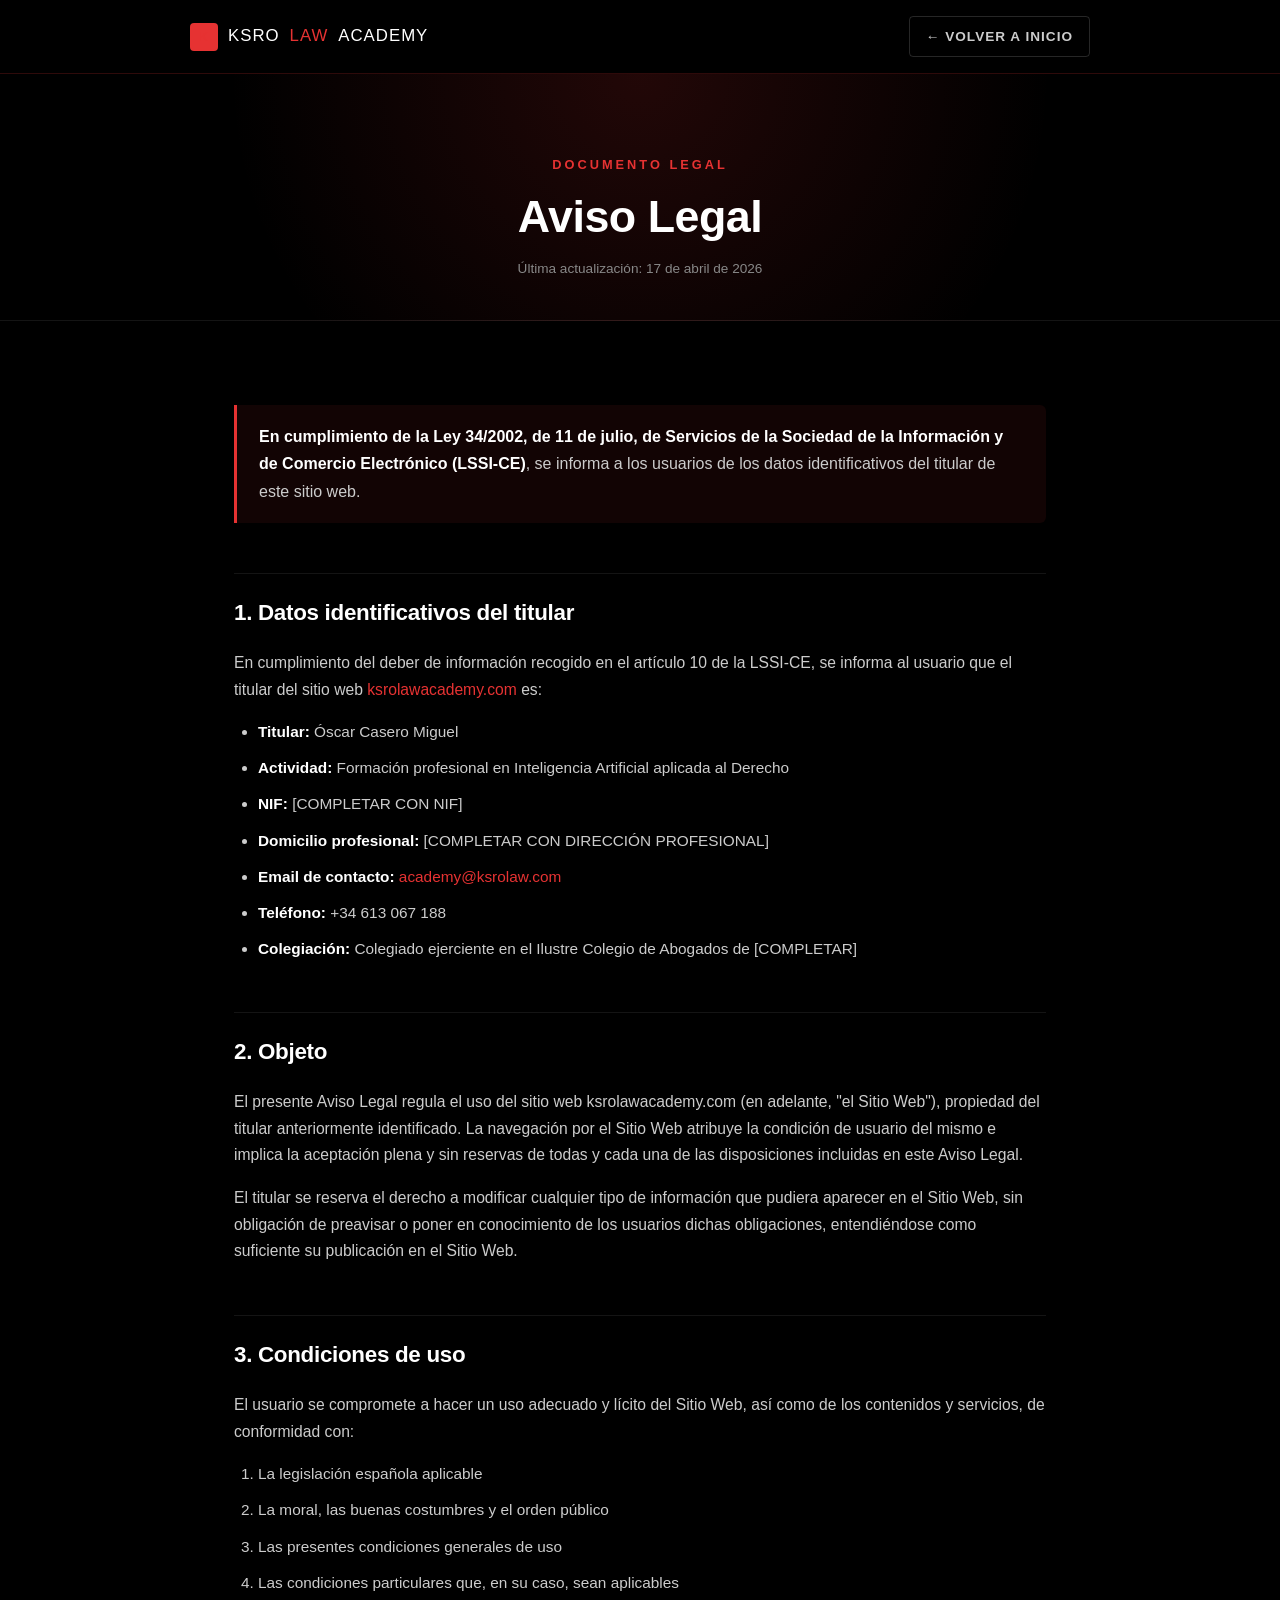
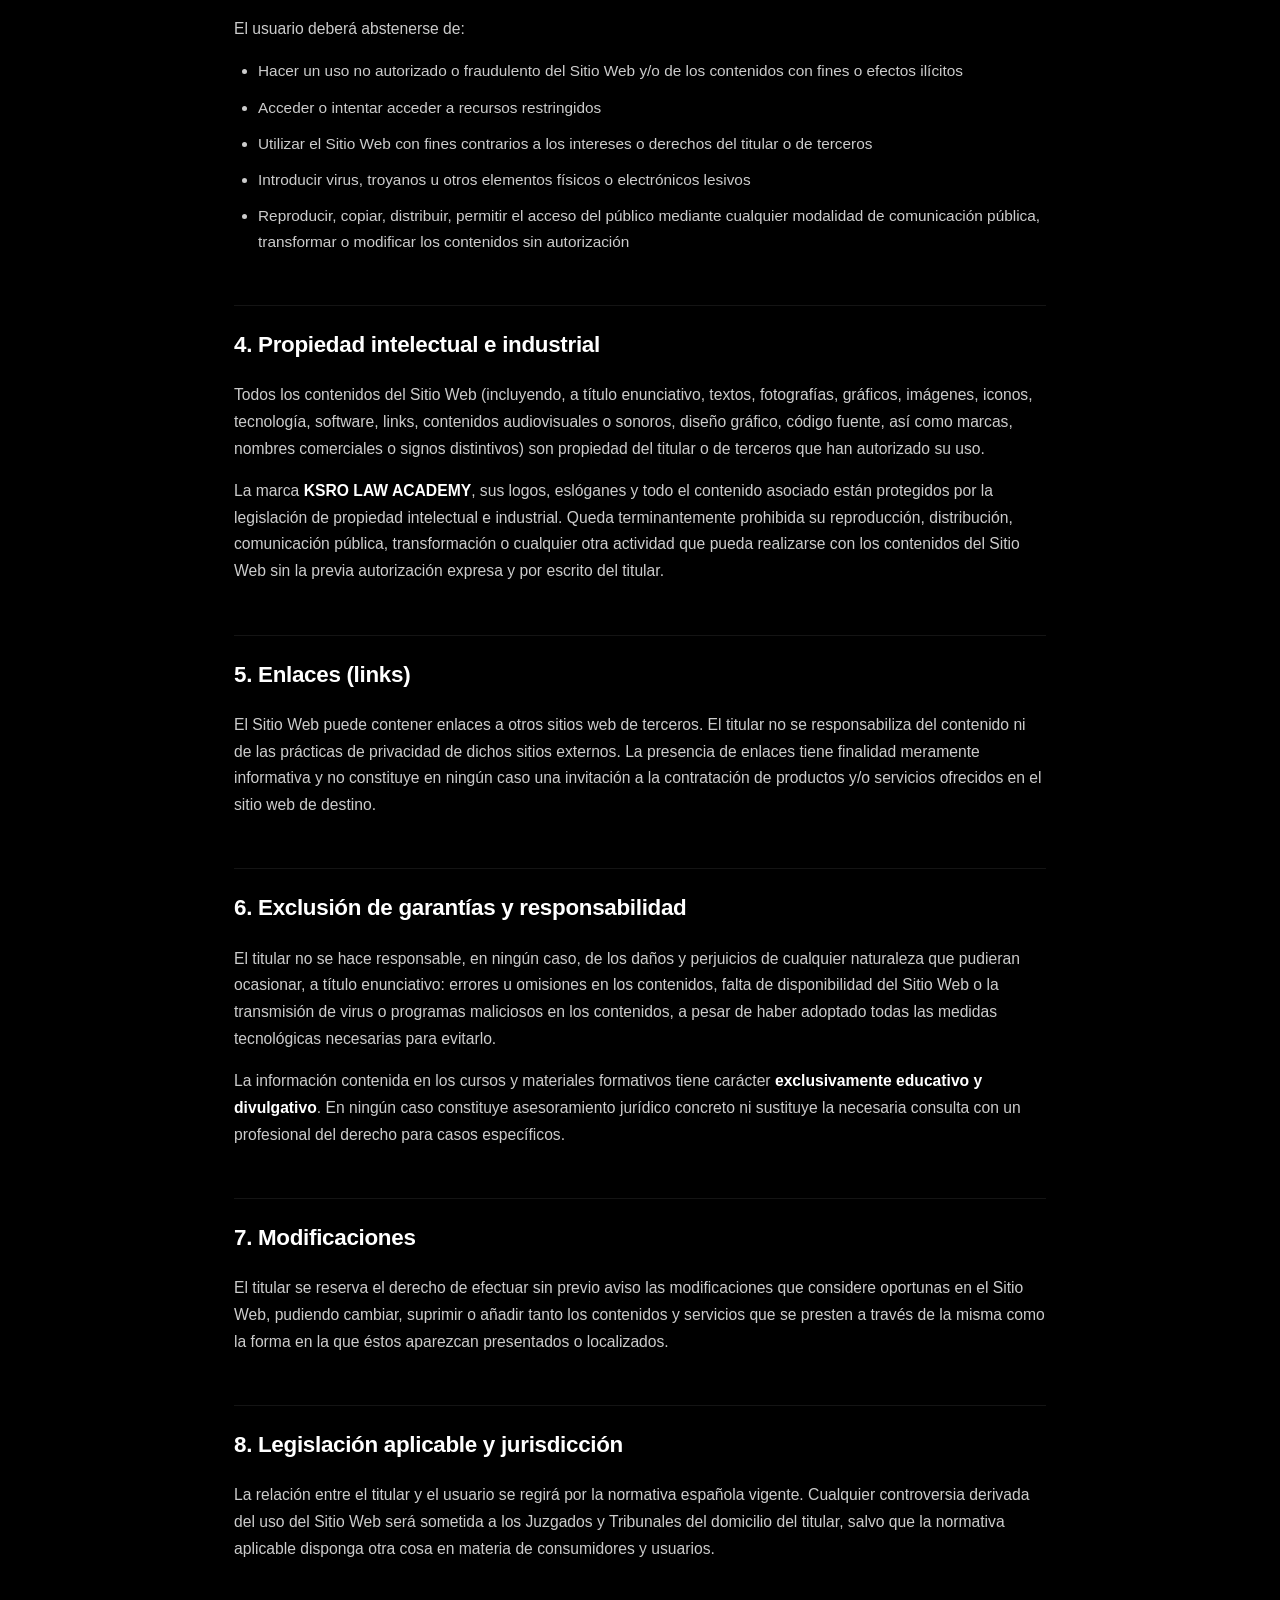
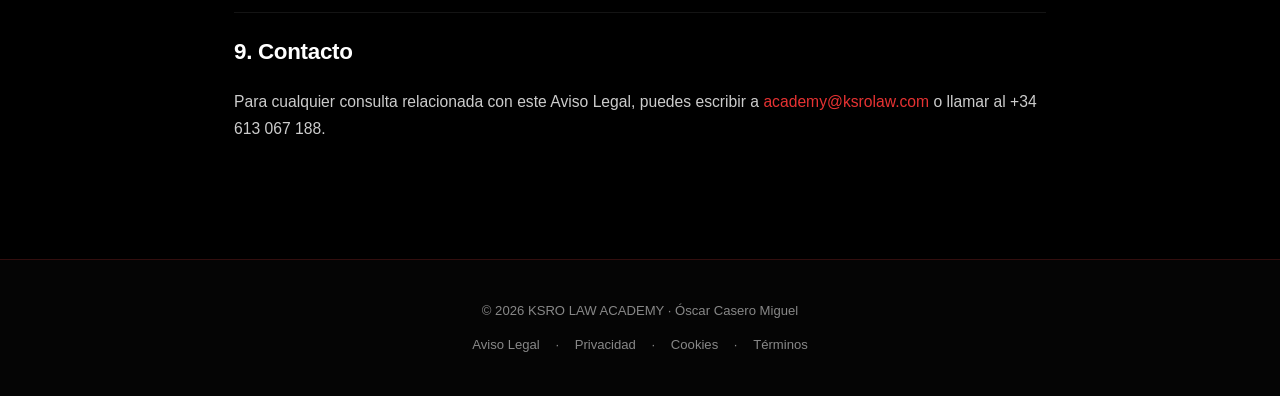
==== aviso-legal.html @ 98197645 "Initial release: KSRO LAW ACADEMY landing page" ====
<!DOCTYPE html>
<html lang="es">
<head>
<meta charset="UTF-8">
<meta name="viewport" content="width=device-width, initial-scale=1.0">
<title>Aviso Legal | KSRO LAW ACADEMY</title>
<meta name="description" content="Aviso legal y condiciones de uso del sitio web ksrolawacademy.com, conforme a la Ley 34/2002 (LSSI-CE).">
<meta name="robots" content="index, follow">
<link rel="canonical" href="https://ksrolawacademy.com/aviso-legal.html">
<link rel="stylesheet" href="legal.css">
</head>
<body>

<nav class="legal-nav">
  <div class="legal-nav-inner">
    <a href="/" class="legal-logo">
      <span class="legal-logo-icon">K</span>
      KSRO <span>LAW</span> ACADEMY
    </a>
    <a href="/" class="back-home">← Volver a inicio</a>
  </div>
</nav>

<header class="legal-hero">
  <div class="eyebrow">Documento legal</div>
  <h1>Aviso Legal</h1>
  <div class="updated">Última actualización: 17 de abril de 2026</div>
</header>

<main class="legal-container">

  <div class="highlight">
    <strong>En cumplimiento de la Ley 34/2002, de 11 de julio, de Servicios de la Sociedad de la Información y de Comercio Electrónico (LSSI-CE)</strong>, se informa a los usuarios de los datos identificativos del titular de este sitio web.
  </div>

  <h2>1. Datos identificativos del titular</h2>
  <p>En cumplimiento del deber de información recogido en el artículo 10 de la LSSI-CE, se informa al usuario que el titular del sitio web <a href="https://ksrolawacademy.com">ksrolawacademy.com</a> es:</p>
  <ul>
    <li><strong>Titular:</strong> Óscar Casero Miguel</li>
    <li><strong>Actividad:</strong> Formación profesional en Inteligencia Artificial aplicada al Derecho</li>
    <li><strong>NIF:</strong> [COMPLETAR CON NIF]</li>
    <li><strong>Domicilio profesional:</strong> [COMPLETAR CON DIRECCIÓN PROFESIONAL]</li>
    <li><strong>Email de contacto:</strong> <a href="mailto:academy@ksrolaw.com">academy@ksrolaw.com</a></li>
    <li><strong>Teléfono:</strong> +34 613 067 188</li>
    <li><strong>Colegiación:</strong> Colegiado ejerciente en el Ilustre Colegio de Abogados de [COMPLETAR]</li>
  </ul>

  <h2>2. Objeto</h2>
  <p>El presente Aviso Legal regula el uso del sitio web ksrolawacademy.com (en adelante, "el Sitio Web"), propiedad del titular anteriormente identificado. La navegación por el Sitio Web atribuye la condición de usuario del mismo e implica la aceptación plena y sin reservas de todas y cada una de las disposiciones incluidas en este Aviso Legal.</p>
  <p>El titular se reserva el derecho a modificar cualquier tipo de información que pudiera aparecer en el Sitio Web, sin obligación de preavisar o poner en conocimiento de los usuarios dichas obligaciones, entendiéndose como suficiente su publicación en el Sitio Web.</p>

  <h2>3. Condiciones de uso</h2>
  <p>El usuario se compromete a hacer un uso adecuado y lícito del Sitio Web, así como de los contenidos y servicios, de conformidad con:</p>
  <ol>
    <li>La legislación española aplicable</li>
    <li>La moral, las buenas costumbres y el orden público</li>
    <li>Las presentes condiciones generales de uso</li>
    <li>Las condiciones particulares que, en su caso, sean aplicables</li>
  </ol>
  <p>El usuario deberá abstenerse de:</p>
  <ul>
    <li>Hacer un uso no autorizado o fraudulento del Sitio Web y/o de los contenidos con fines o efectos ilícitos</li>
    <li>Acceder o intentar acceder a recursos restringidos</li>
    <li>Utilizar el Sitio Web con fines contrarios a los intereses o derechos del titular o de terceros</li>
    <li>Introducir virus, troyanos u otros elementos físicos o electrónicos lesivos</li>
    <li>Reproducir, copiar, distribuir, permitir el acceso del público mediante cualquier modalidad de comunicación pública, transformar o modificar los contenidos sin autorización</li>
  </ul>

  <h2>4. Propiedad intelectual e industrial</h2>
  <p>Todos los contenidos del Sitio Web (incluyendo, a título enunciativo, textos, fotografías, gráficos, imágenes, iconos, tecnología, software, links, contenidos audiovisuales o sonoros, diseño gráfico, código fuente, así como marcas, nombres comerciales o signos distintivos) son propiedad del titular o de terceros que han autorizado su uso.</p>
  <p>La marca <strong>KSRO LAW ACADEMY</strong>, sus logos, eslóganes y todo el contenido asociado están protegidos por la legislación de propiedad intelectual e industrial. Queda terminantemente prohibida su reproducción, distribución, comunicación pública, transformación o cualquier otra actividad que pueda realizarse con los contenidos del Sitio Web sin la previa autorización expresa y por escrito del titular.</p>

  <h2>5. Enlaces (links)</h2>
  <p>El Sitio Web puede contener enlaces a otros sitios web de terceros. El titular no se responsabiliza del contenido ni de las prácticas de privacidad de dichos sitios externos. La presencia de enlaces tiene finalidad meramente informativa y no constituye en ningún caso una invitación a la contratación de productos y/o servicios ofrecidos en el sitio web de destino.</p>

  <h2>6. Exclusión de garantías y responsabilidad</h2>
  <p>El titular no se hace responsable, en ningún caso, de los daños y perjuicios de cualquier naturaleza que pudieran ocasionar, a título enunciativo: errores u omisiones en los contenidos, falta de disponibilidad del Sitio Web o la transmisión de virus o programas maliciosos en los contenidos, a pesar de haber adoptado todas las medidas tecnológicas necesarias para evitarlo.</p>
  <p>La información contenida en los cursos y materiales formativos tiene carácter <strong>exclusivamente educativo y divulgativo</strong>. En ningún caso constituye asesoramiento jurídico concreto ni sustituye la necesaria consulta con un profesional del derecho para casos específicos.</p>

  <h2>7. Modificaciones</h2>
  <p>El titular se reserva el derecho de efectuar sin previo aviso las modificaciones que considere oportunas en el Sitio Web, pudiendo cambiar, suprimir o añadir tanto los contenidos y servicios que se presten a través de la misma como la forma en la que éstos aparezcan presentados o localizados.</p>

  <h2>8. Legislación aplicable y jurisdicción</h2>
  <p>La relación entre el titular y el usuario se regirá por la normativa española vigente. Cualquier controversia derivada del uso del Sitio Web será sometida a los Juzgados y Tribunales del domicilio del titular, salvo que la normativa aplicable disponga otra cosa en materia de consumidores y usuarios.</p>

  <h2>9. Contacto</h2>
  <p>Para cualquier consulta relacionada con este Aviso Legal, puedes escribir a <a href="mailto:academy@ksrolaw.com">academy@ksrolaw.com</a> o llamar al +34 613 067 188.</p>

</main>

<footer class="legal-footer">
  <div>© 2026 KSRO LAW ACADEMY · Óscar Casero Miguel</div>
  <div style="margin-top:12px">
    <a href="/aviso-legal.html">Aviso Legal</a> ·
    <a href="/privacidad.html">Privacidad</a> ·
    <a href="/cookies.html">Cookies</a> ·
    <a href="/terminos.html">Términos</a>
  </div>
</footer>

</body>
</html>
---- legal.css ----
/* KSRO LAW ACADEMY — Estilos páginas legales */
:root{
  --ksro-red:#E63232;
  --ksro-red-dark:#B82020;
  --ksro-black:#000;
  --ksro-dark:#111;
  --ksro-dark-2:#1a1a1a;
  --ksro-white:#FFF;
  --ksro-gray:#888;
  --ksro-light-gray:#ccc;
  --font-display:"Arial Black","Helvetica Neue",Arial,sans-serif;
  --font-body:-apple-system,BlinkMacSystemFont,"Segoe UI",Arial,sans-serif;
}
*{margin:0;padding:0;box-sizing:border-box}
html{scroll-behavior:smooth}
body{font-family:var(--font-body);background:var(--ksro-black);color:var(--ksro-light-gray);line-height:1.7;-webkit-font-smoothing:antialiased}
a{color:var(--ksro-red);text-decoration:none;transition:color .2s}
a:hover{color:#fff;text-decoration:underline}

.legal-nav{
  position:sticky;top:0;z-index:100;
  background:rgba(0,0,0,.95);backdrop-filter:blur(10px);
  border-bottom:1px solid rgba(230,50,50,.2);
  padding:16px 24px;
}
.legal-nav-inner{
  max-width:900px;margin:0 auto;
  display:flex;align-items:center;justify-content:space-between;gap:16px;flex-wrap:wrap;
}
.legal-logo{
  font-family:var(--font-display);color:#fff;font-size:1.05rem;letter-spacing:1px;
  display:flex;align-items:center;gap:10px;
}
.legal-logo-icon{
  width:28px;height:28px;background:var(--ksro-red);border-radius:4px;
  display:flex;align-items:center;justify-content:center;
  font-family:var(--font-display);font-size:.8rem;color:#fff;
}
.legal-logo span{color:var(--ksro-red)}
.back-home{
  color:var(--ksro-light-gray);font-size:.85rem;font-weight:600;
  text-transform:uppercase;letter-spacing:1px;
  padding:8px 16px;border:1px solid rgba(255,255,255,.15);border-radius:4px;
  transition:all .2s;
}
.back-home:hover{border-color:var(--ksro-red);color:var(--ksro-red);text-decoration:none}

.legal-hero{
  padding:80px 24px 40px;text-align:center;
  background:radial-gradient(circle at 50% 0%,rgba(230,50,50,.15),transparent 60%);
  border-bottom:1px solid rgba(255,255,255,.08);
}
.legal-hero .eyebrow{
  color:var(--ksro-red);font-weight:700;font-size:.8rem;
  letter-spacing:3px;text-transform:uppercase;margin-bottom:16px;
}
.legal-hero h1{
  font-family:var(--font-display);color:#fff;
  font-size:clamp(1.8rem,4vw,2.8rem);line-height:1.1;
  letter-spacing:-.5px;margin-bottom:12px;
}
.legal-hero .updated{
  color:var(--ksro-gray);font-size:.85rem;margin-top:16px;
}

.legal-container{
  max-width:860px;margin:0 auto;
  padding:60px 24px 100px;
}
.legal-container h2{
  font-family:var(--font-display);color:#fff;
  font-size:1.4rem;letter-spacing:-.3px;
  margin:50px 0 18px;padding-top:20px;
  border-top:1px solid rgba(255,255,255,.08);
}
.legal-container h2:first-child{border-top:none;padding-top:0;margin-top:0}
.legal-container h3{
  color:#fff;font-size:1.05rem;font-weight:700;
  margin:28px 0 10px;
}
.legal-container p{margin-bottom:16px;font-size:.98rem}
.legal-container ul,.legal-container ol{
  margin:16px 0 20px 24px;
}
.legal-container li{margin-bottom:10px;font-size:.96rem}
.legal-container strong{color:#fff}
.legal-container .highlight{
  background:rgba(230,50,50,.08);
  border-left:3px solid var(--ksro-red);
  padding:18px 22px;border-radius:0 6px 6px 0;
  margin:24px 0;
}
.legal-container table{
  width:100%;border-collapse:collapse;margin:20px 0;
  background:var(--ksro-dark-2);border-radius:6px;overflow:hidden;
  font-size:.9rem;
}
.legal-container th{
  background:var(--ksro-dark);color:#fff;
  text-align:left;padding:14px 16px;font-weight:700;
  border-bottom:1px solid rgba(230,50,50,.3);
}
.legal-container td{padding:12px 16px;border-bottom:1px solid rgba(255,255,255,.06)}
.legal-container tr:last-child td{border-bottom:none}

.legal-footer{
  background:#050505;padding:40px 24px;text-align:center;
  border-top:1px solid rgba(230,50,50,.2);
  color:var(--ksro-gray);font-size:.82rem;
}
.legal-footer a{color:var(--ksro-gray);margin:0 12px}
.legal-footer a:hover{color:var(--ksro-red)}

@media (max-width:640px){
  .legal-container{padding:40px 20px 60px}
  .legal-container h2{font-size:1.2rem;margin:36px 0 14px}
}
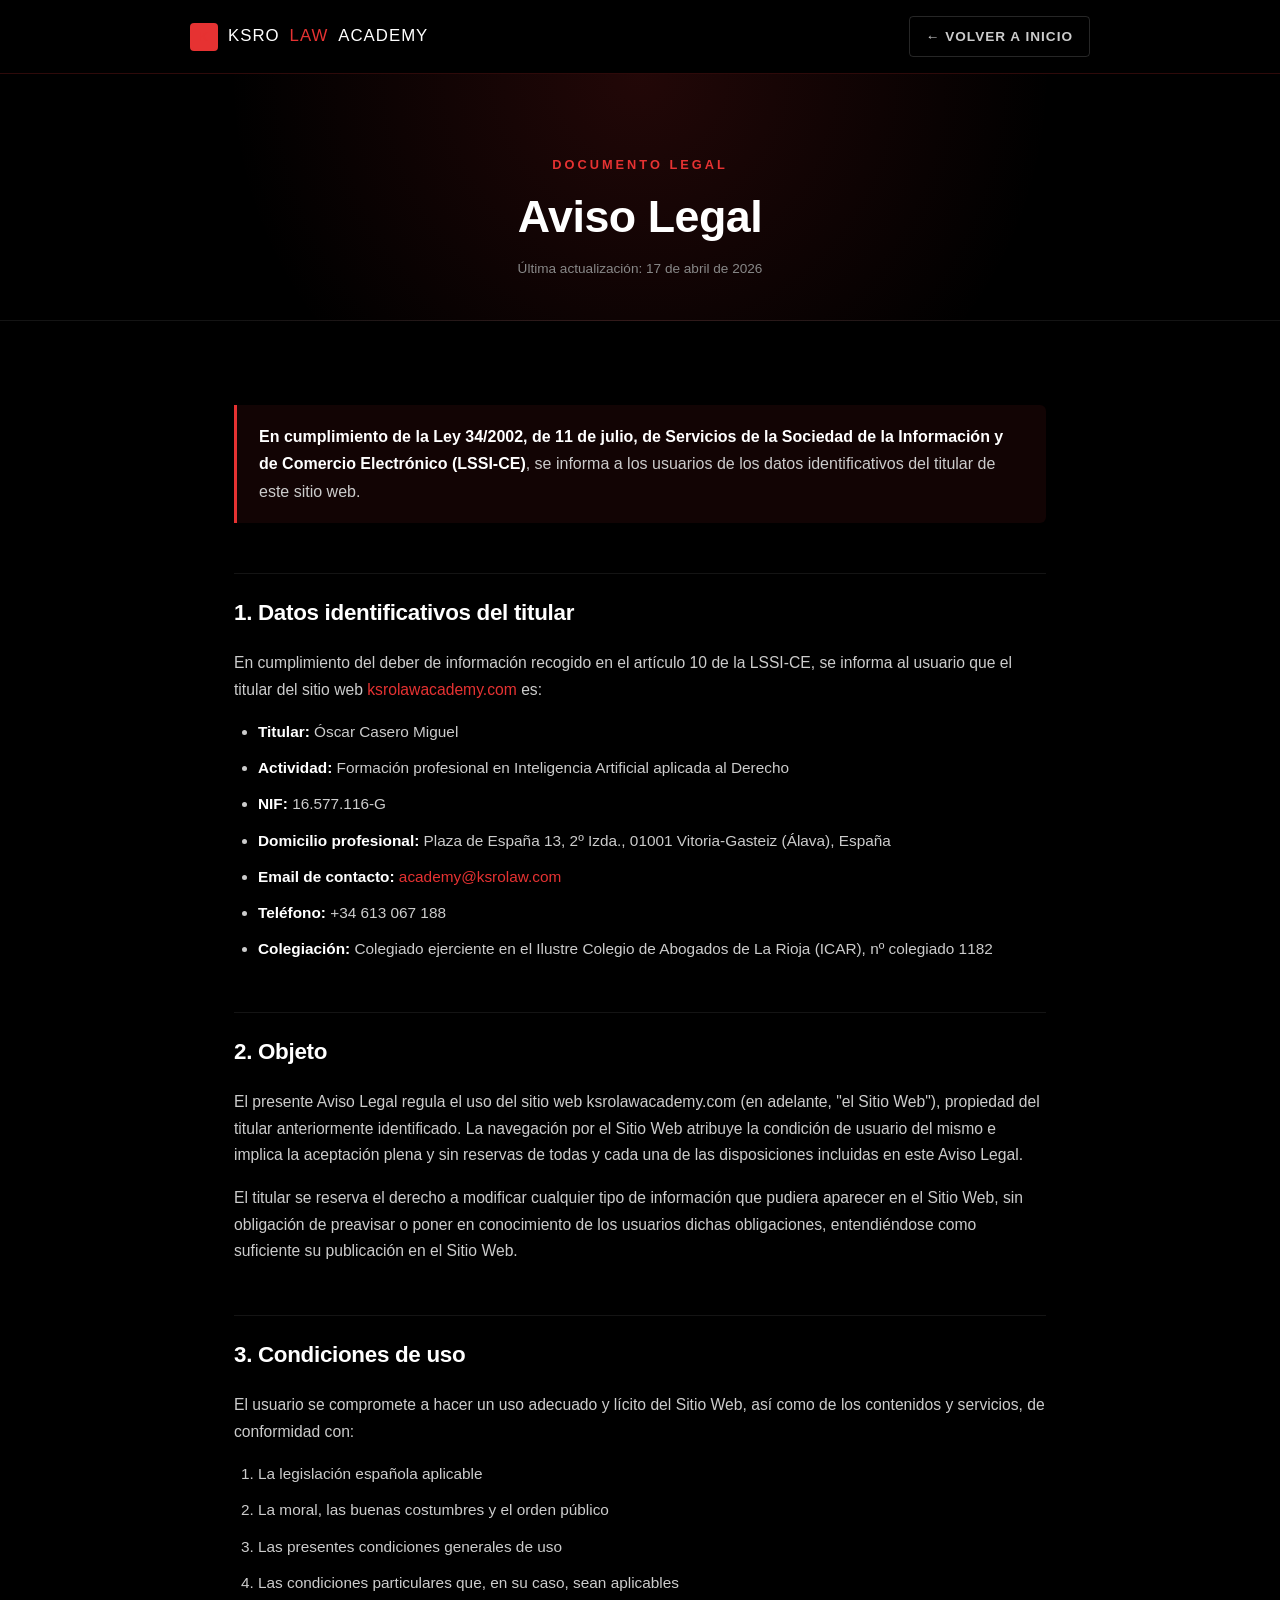
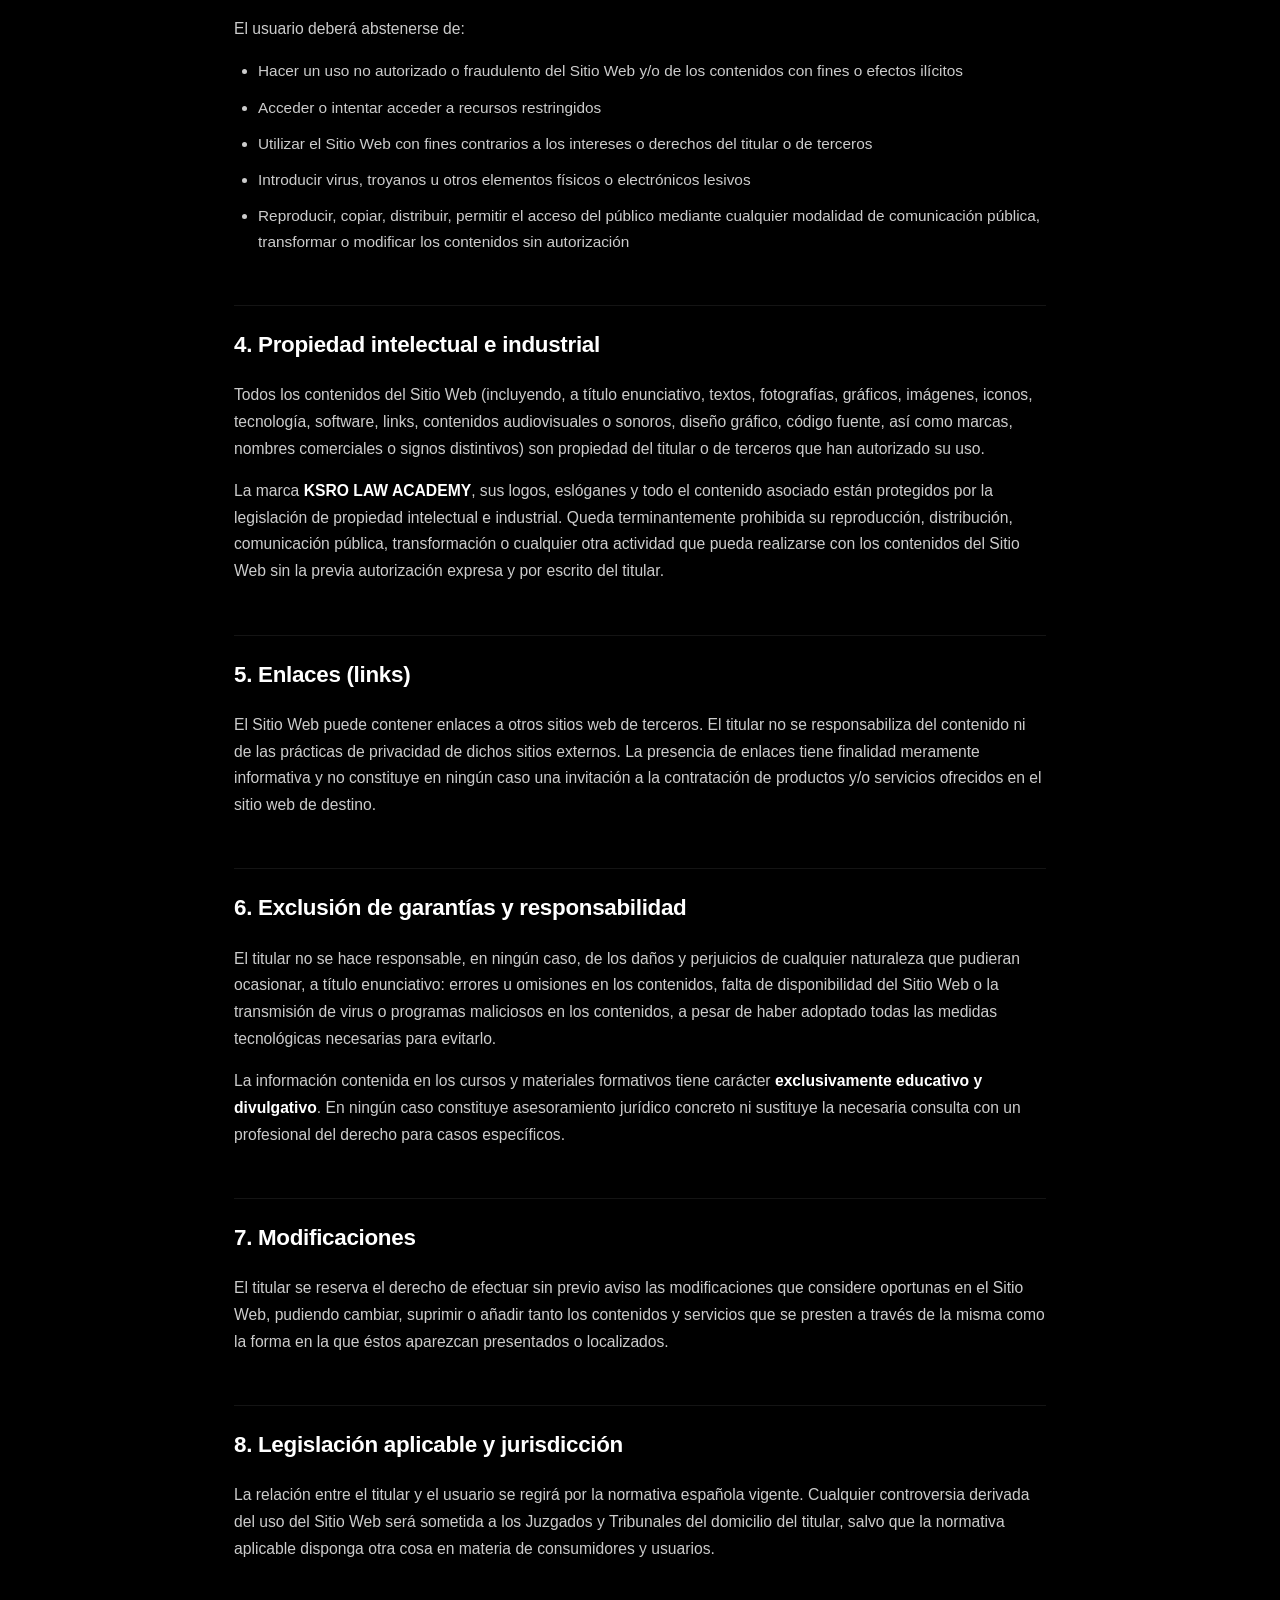
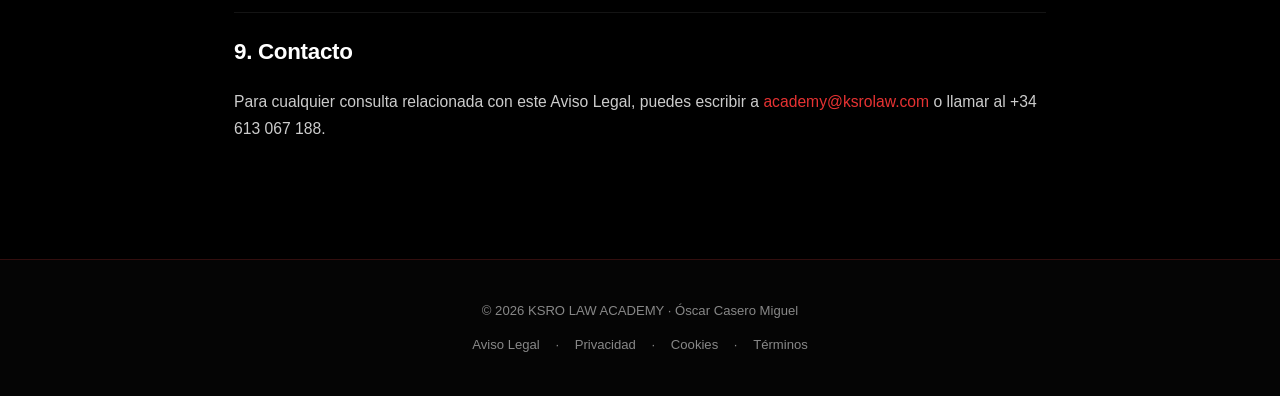
==== commit cfae1cf1: "Update legal pages with Oscar Casero Miguel's NIF, address and ICAR data" ====
--- a/aviso-legal.html
+++ b/aviso-legal.html
@@ -38,11 +38,11 @@
   <ul>
     <li><strong>Titular:</strong> Óscar Casero Miguel</li>
     <li><strong>Actividad:</strong> Formación profesional en Inteligencia Artificial aplicada al Derecho</li>
-    <li><strong>NIF:</strong> [COMPLETAR CON NIF]</li>
-    <li><strong>Domicilio profesional:</strong> [COMPLETAR CON DIRECCIÓN PROFESIONAL]</li>
+    <li><strong>NIF:</strong> 16.577.116-G</li>
+    <li><strong>Domicilio profesional:</strong> Plaza de España 13, 2º Izda., 01001 Vitoria-Gasteiz (Álava), España</li>
     <li><strong>Email de contacto:</strong> <a href="mailto:academy@ksrolaw.com">academy@ksrolaw.com</a></li>
     <li><strong>Teléfono:</strong> +34 613 067 188</li>
-    <li><strong>Colegiación:</strong> Colegiado ejerciente en el Ilustre Colegio de Abogados de [COMPLETAR]</li>
+    <li><strong>Colegiación:</strong> Colegiado ejerciente en el Ilustre Colegio de Abogados de La Rioja (ICAR), nº colegiado 1182</li>
   </ul>
 
   <h2>2. Objeto</h2>
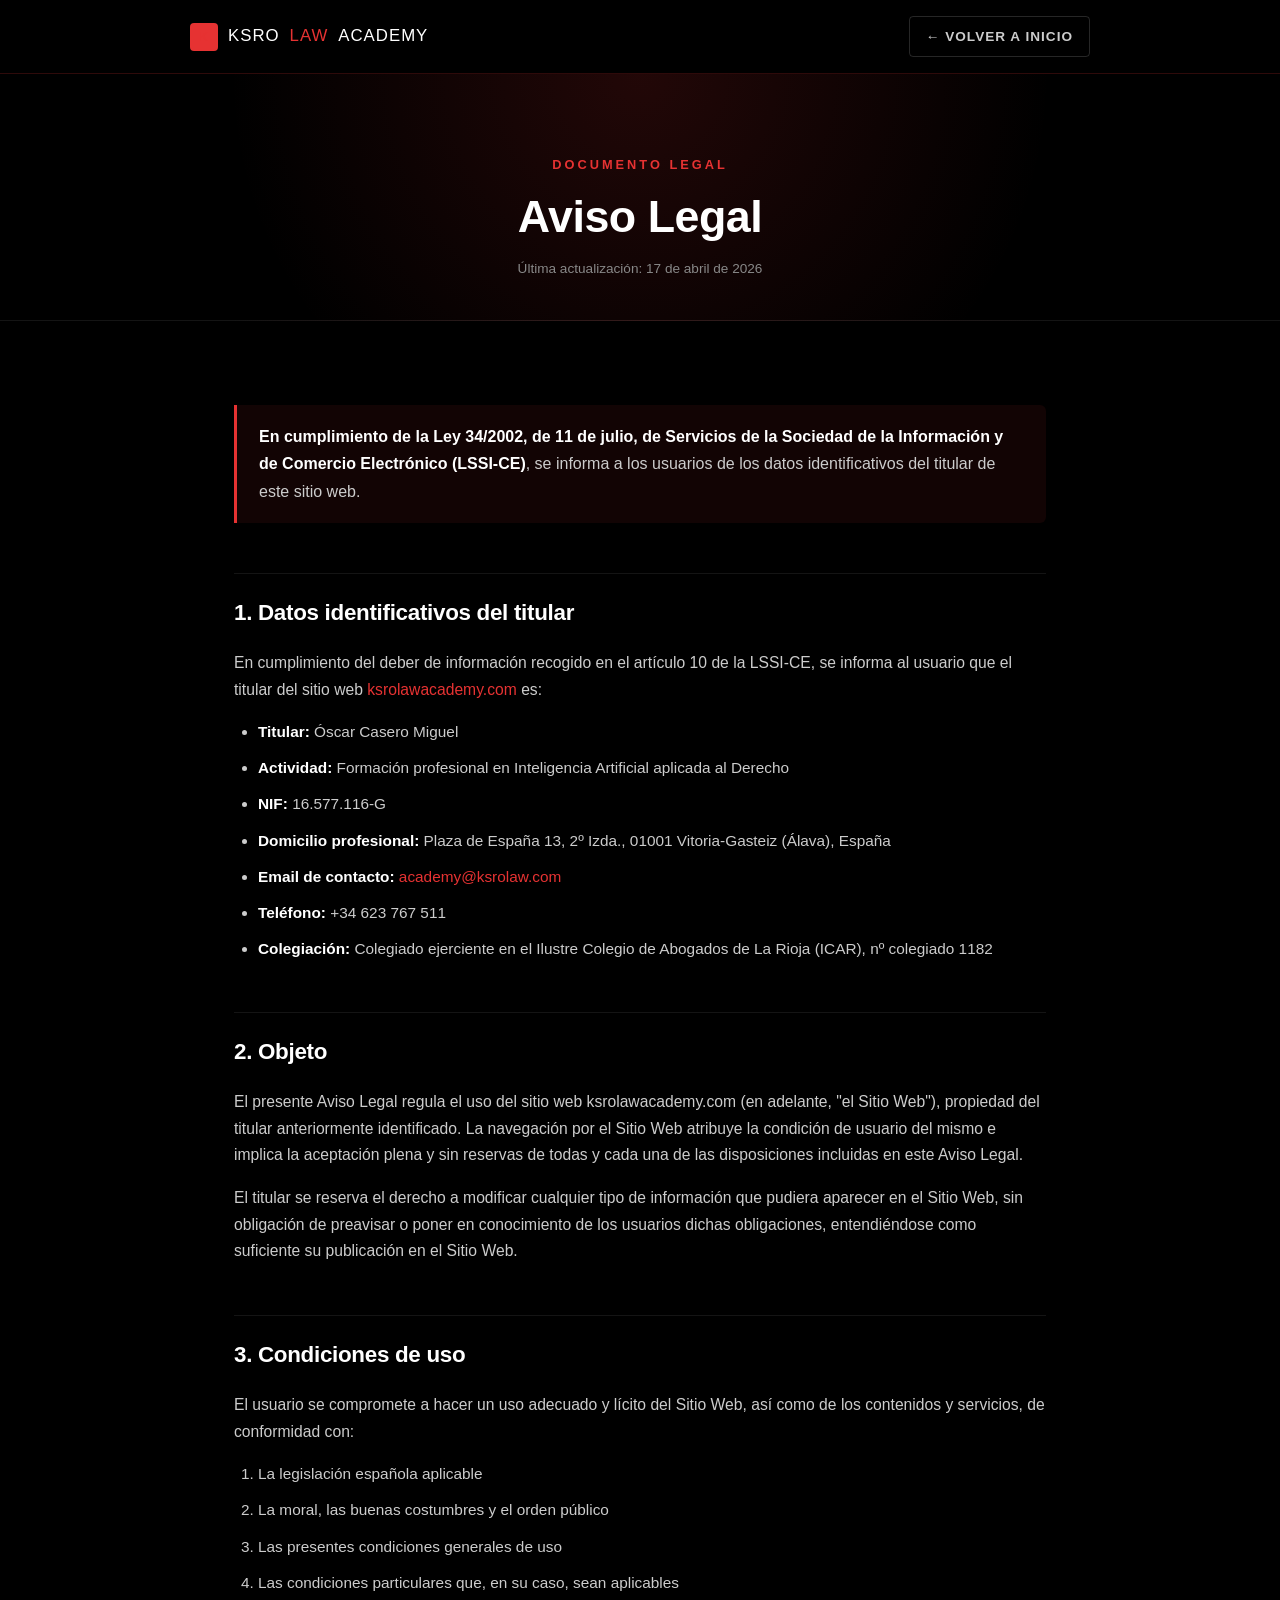
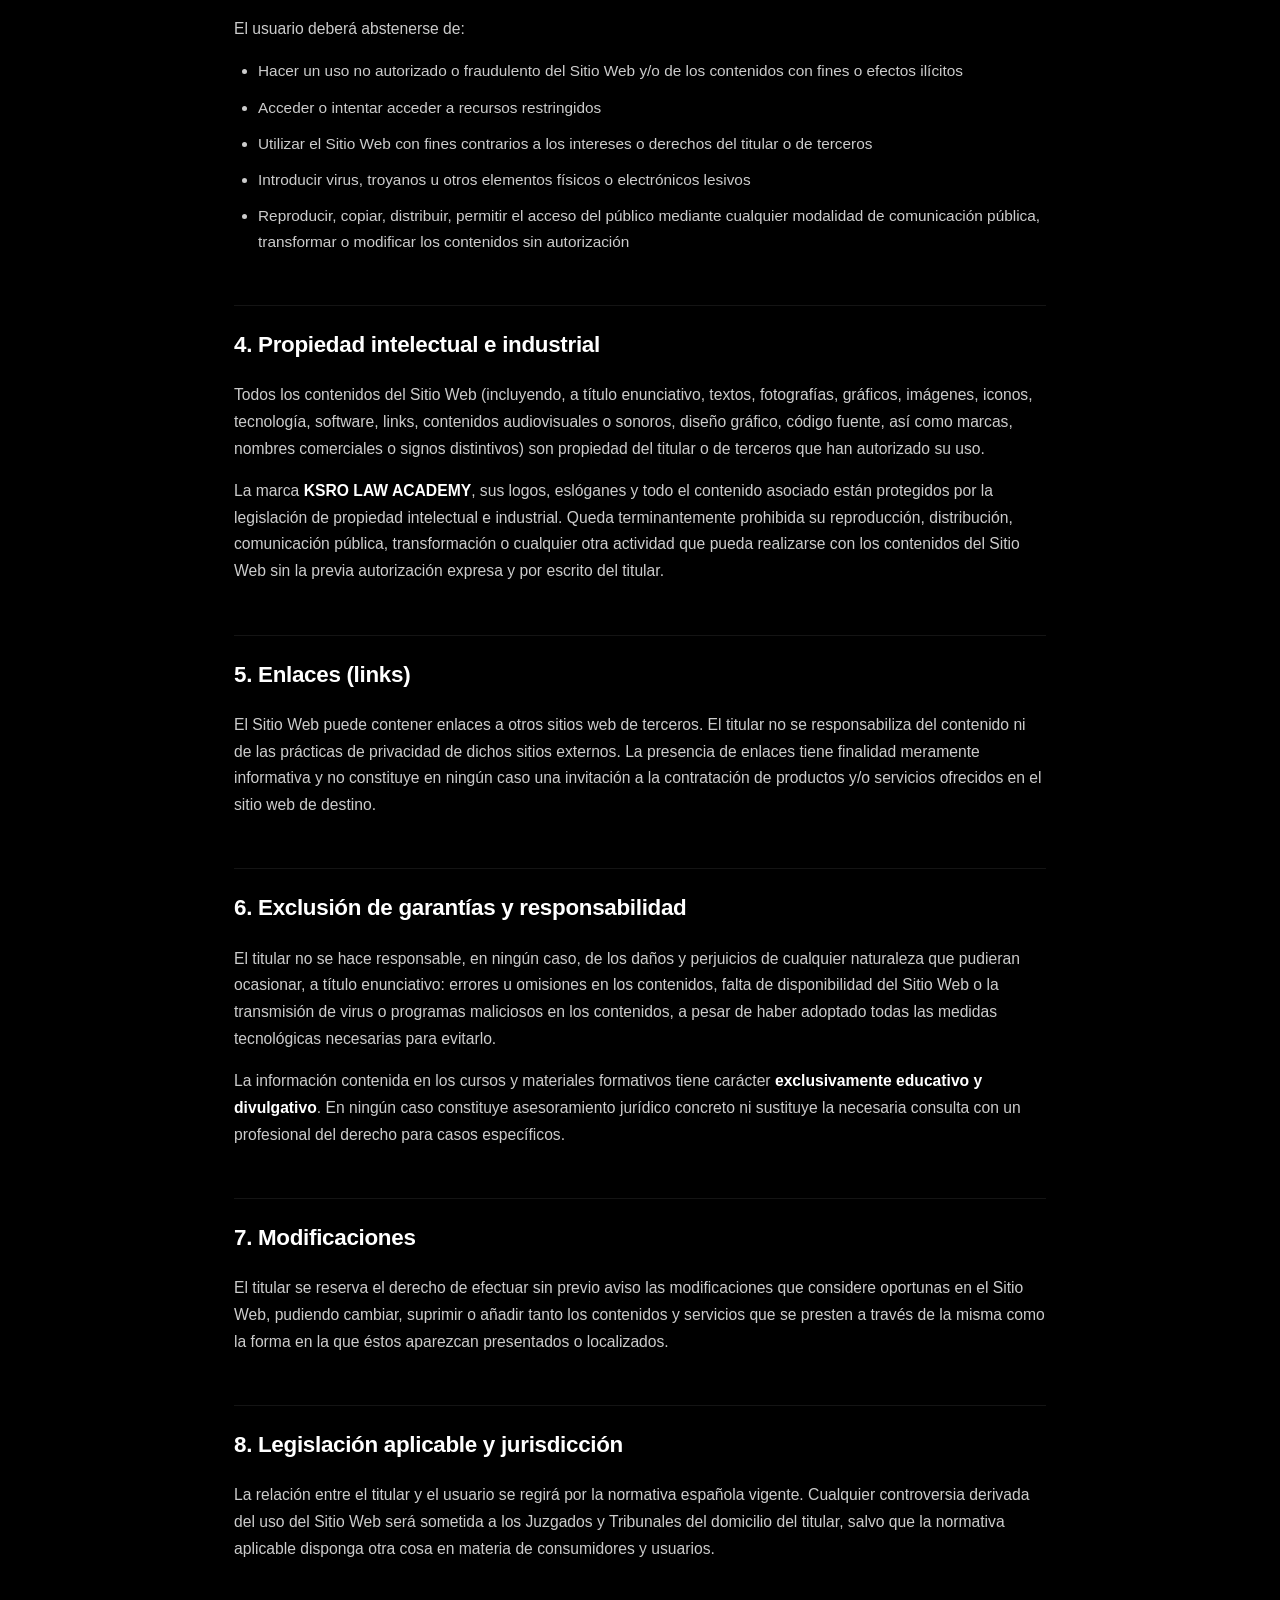
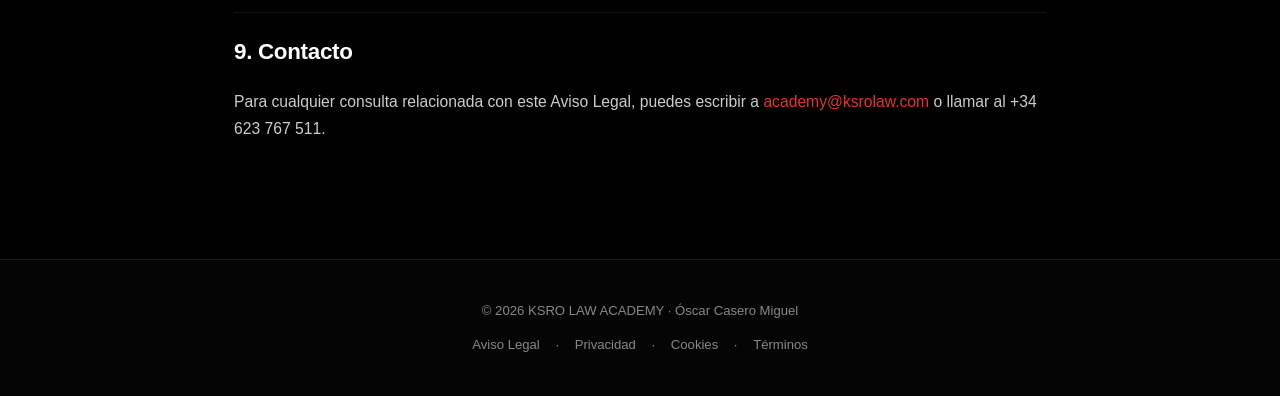
==== commit b3d03fda: "Update WhatsApp contact number to +34 623 767 511" ====
--- a/aviso-legal.html
+++ b/aviso-legal.html
@@ -41,7 +41,7 @@
     <li><strong>NIF:</strong> 16.577.116-G</li>
     <li><strong>Domicilio profesional:</strong> Plaza de España 13, 2º Izda., 01001 Vitoria-Gasteiz (Álava), España</li>
     <li><strong>Email de contacto:</strong> <a href="mailto:academy@ksrolaw.com">academy@ksrolaw.com</a></li>
-    <li><strong>Teléfono:</strong> +34 613 067 188</li>
+    <li><strong>Teléfono:</strong> +34 623 767 511</li>
     <li><strong>Colegiación:</strong> Colegiado ejerciente en el Ilustre Colegio de Abogados de La Rioja (ICAR), nº colegiado 1182</li>
   </ul>
 
@@ -84,7 +84,7 @@
   <p>La relación entre el titular y el usuario se regirá por la normativa española vigente. Cualquier controversia derivada del uso del Sitio Web será sometida a los Juzgados y Tribunales del domicilio del titular, salvo que la normativa aplicable disponga otra cosa en materia de consumidores y usuarios.</p>
 
   <h2>9. Contacto</h2>
-  <p>Para cualquier consulta relacionada con este Aviso Legal, puedes escribir a <a href="mailto:academy@ksrolaw.com">academy@ksrolaw.com</a> o llamar al +34 613 067 188.</p>
+  <p>Para cualquier consulta relacionada con este Aviso Legal, puedes escribir a <a href="mailto:academy@ksrolaw.com">academy@ksrolaw.com</a> o llamar al +34 623 767 511.</p>
 
 </main>
 
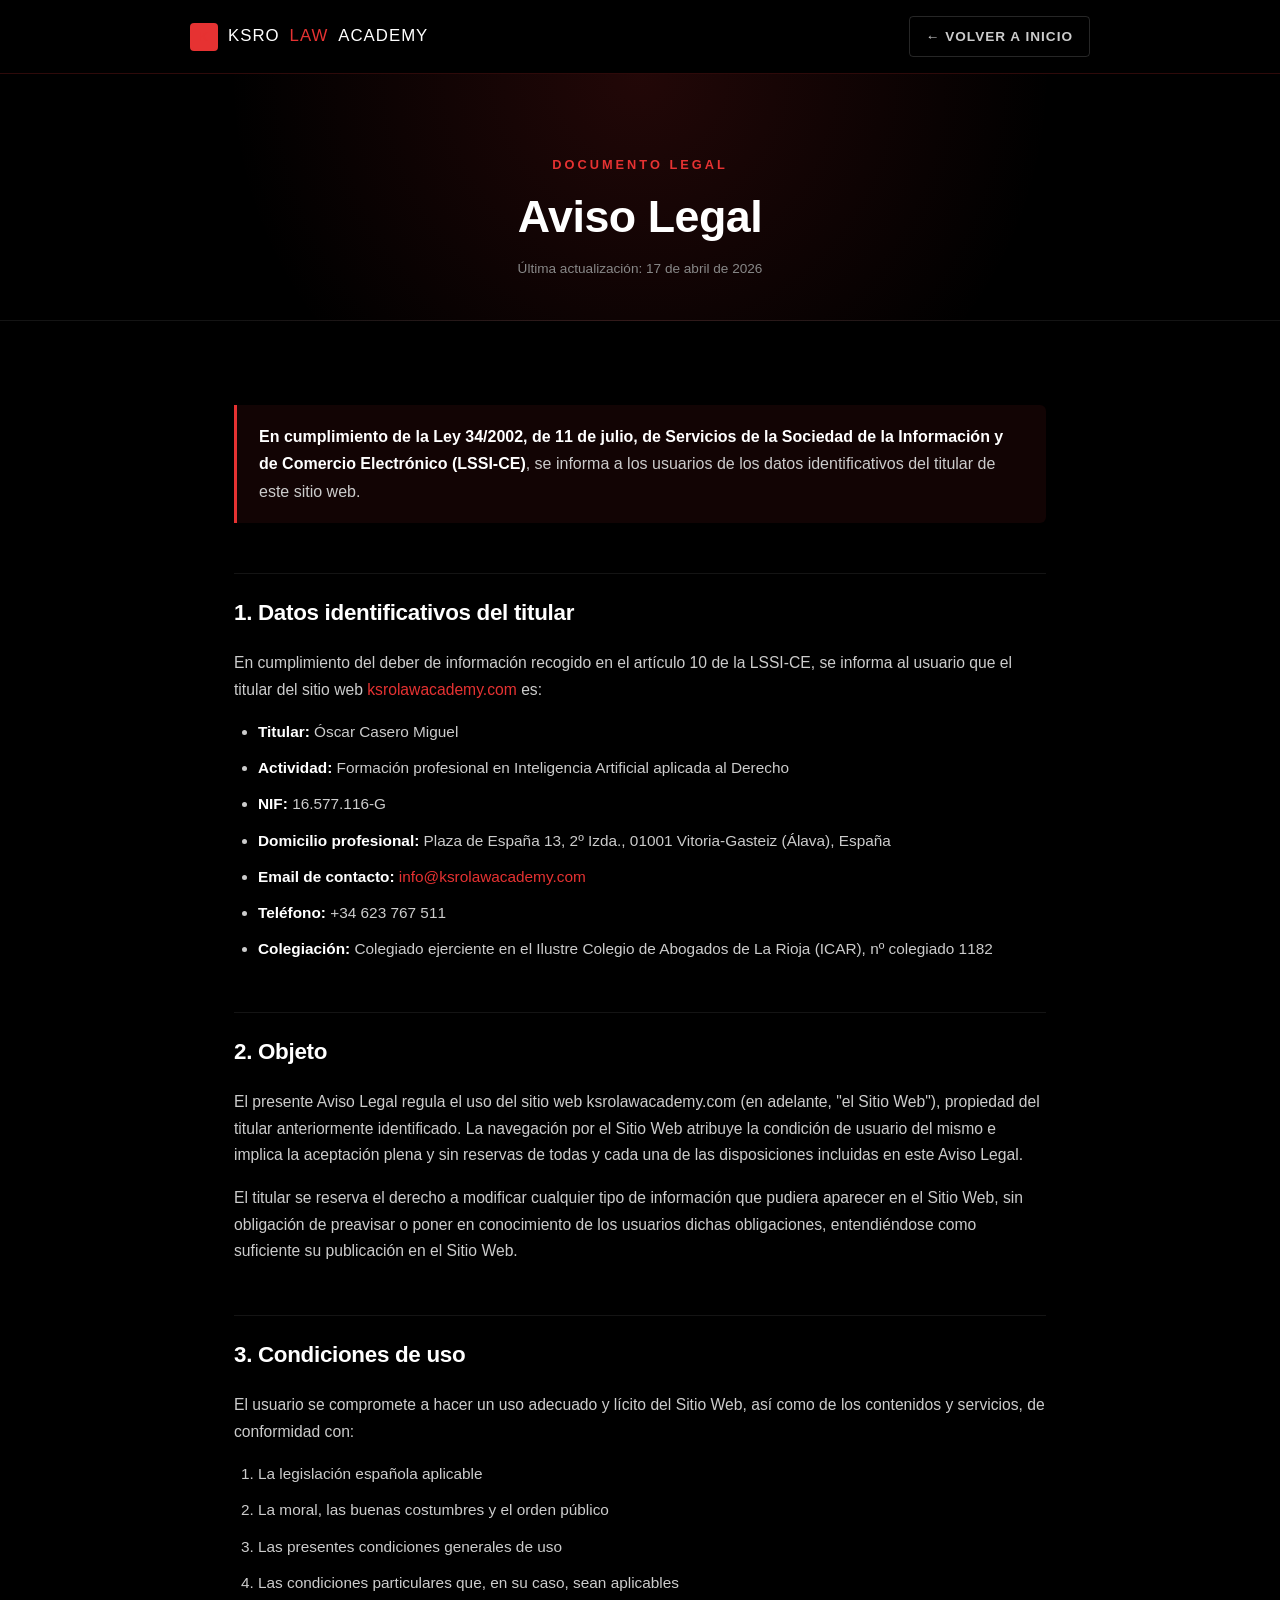
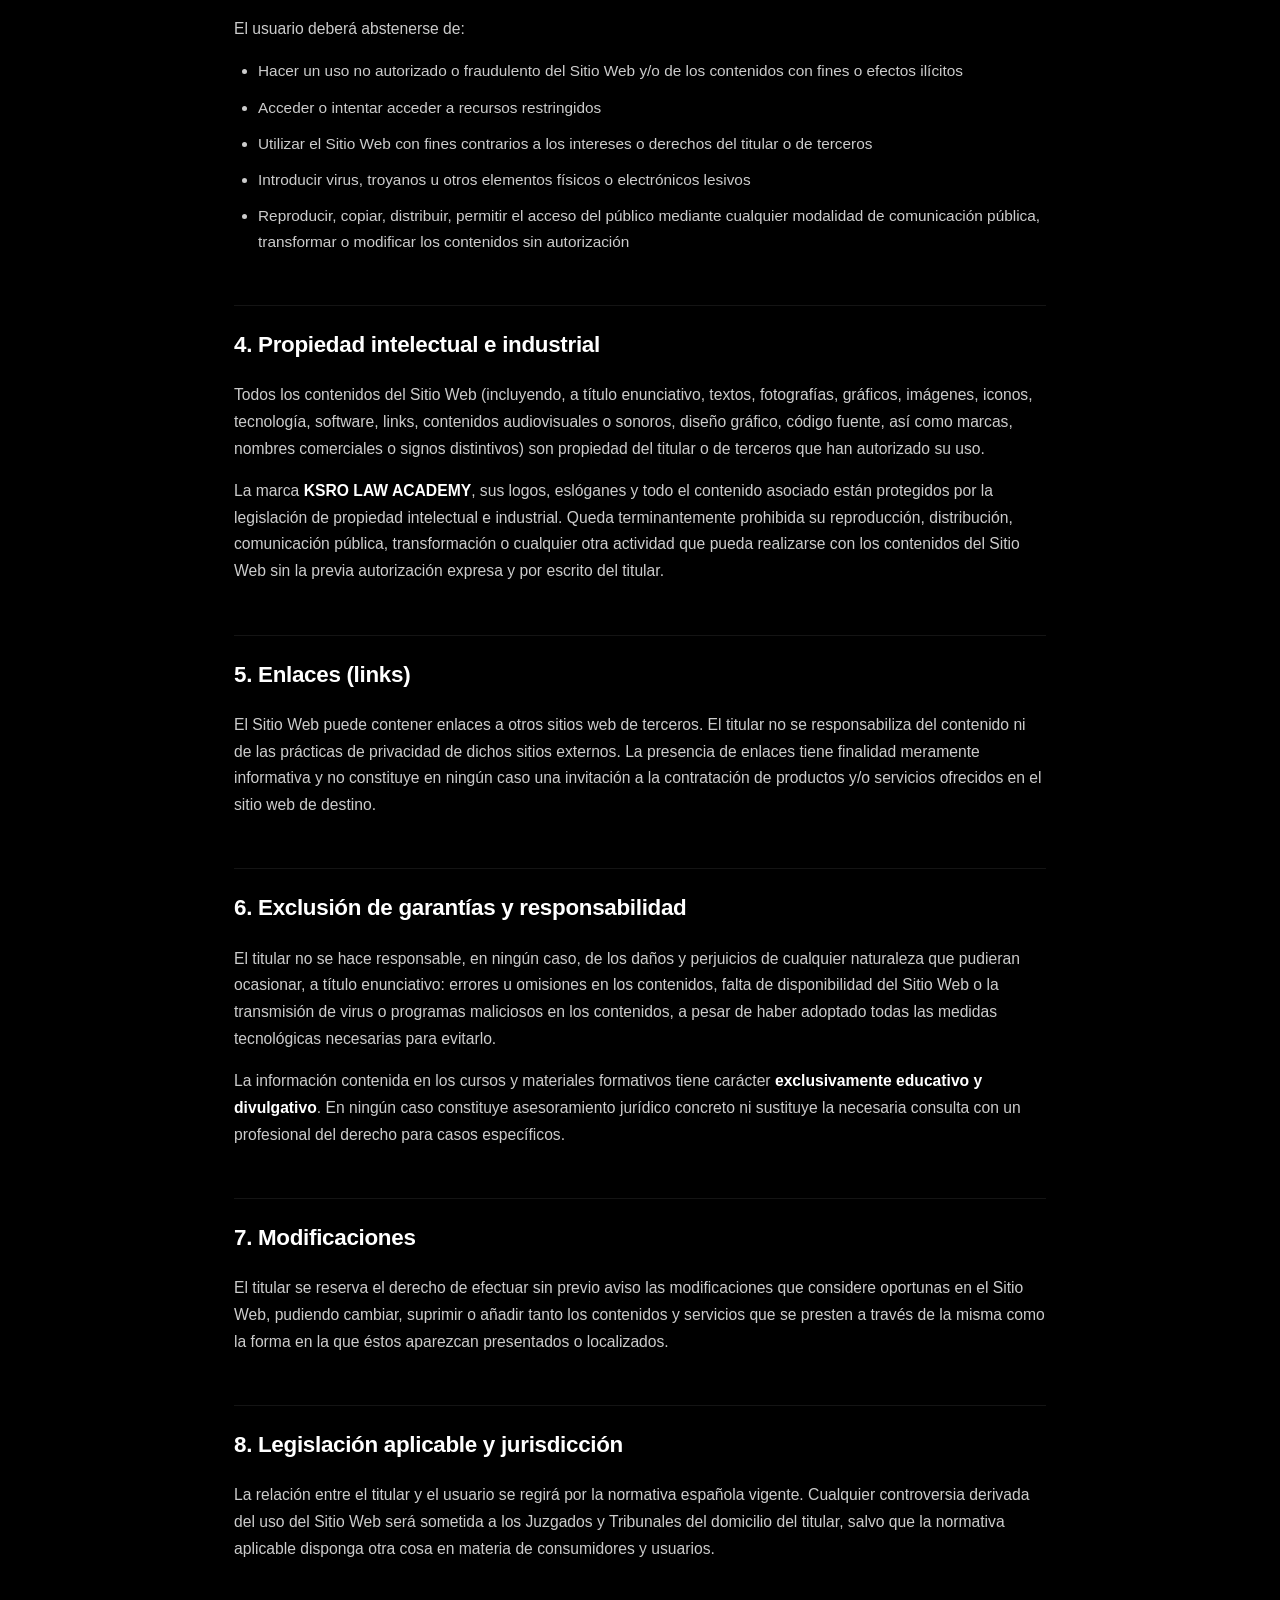
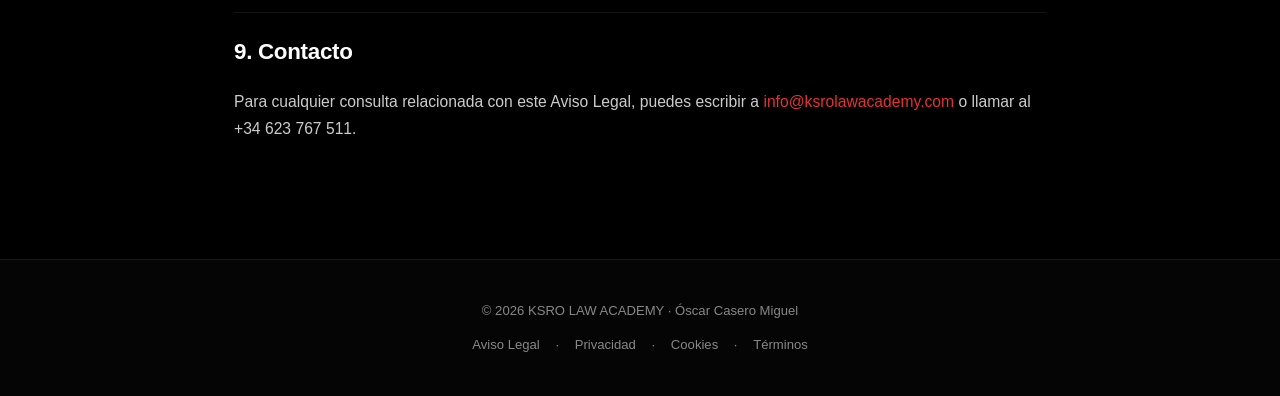
==== commit c04d8252: "Update contact email to info@ksrolawacademy.com across all pages" ====
--- a/aviso-legal.html
+++ b/aviso-legal.html
@@ -40,7 +40,7 @@
     <li><strong>Actividad:</strong> Formación profesional en Inteligencia Artificial aplicada al Derecho</li>
     <li><strong>NIF:</strong> 16.577.116-G</li>
     <li><strong>Domicilio profesional:</strong> Plaza de España 13, 2º Izda., 01001 Vitoria-Gasteiz (Álava), España</li>
-    <li><strong>Email de contacto:</strong> <a href="mailto:academy@ksrolaw.com">academy@ksrolaw.com</a></li>
+    <li><strong>Email de contacto:</strong> <a href="mailto:info@ksrolawacademy.com">info@ksrolawacademy.com</a></li>
     <li><strong>Teléfono:</strong> +34 623 767 511</li>
     <li><strong>Colegiación:</strong> Colegiado ejerciente en el Ilustre Colegio de Abogados de La Rioja (ICAR), nº colegiado 1182</li>
   </ul>
@@ -84,7 +84,7 @@
   <p>La relación entre el titular y el usuario se regirá por la normativa española vigente. Cualquier controversia derivada del uso del Sitio Web será sometida a los Juzgados y Tribunales del domicilio del titular, salvo que la normativa aplicable disponga otra cosa en materia de consumidores y usuarios.</p>
 
   <h2>9. Contacto</h2>
-  <p>Para cualquier consulta relacionada con este Aviso Legal, puedes escribir a <a href="mailto:academy@ksrolaw.com">academy@ksrolaw.com</a> o llamar al +34 623 767 511.</p>
+  <p>Para cualquier consulta relacionada con este Aviso Legal, puedes escribir a <a href="mailto:info@ksrolawacademy.com">info@ksrolawacademy.com</a> o llamar al +34 623 767 511.</p>
 
 </main>
 
